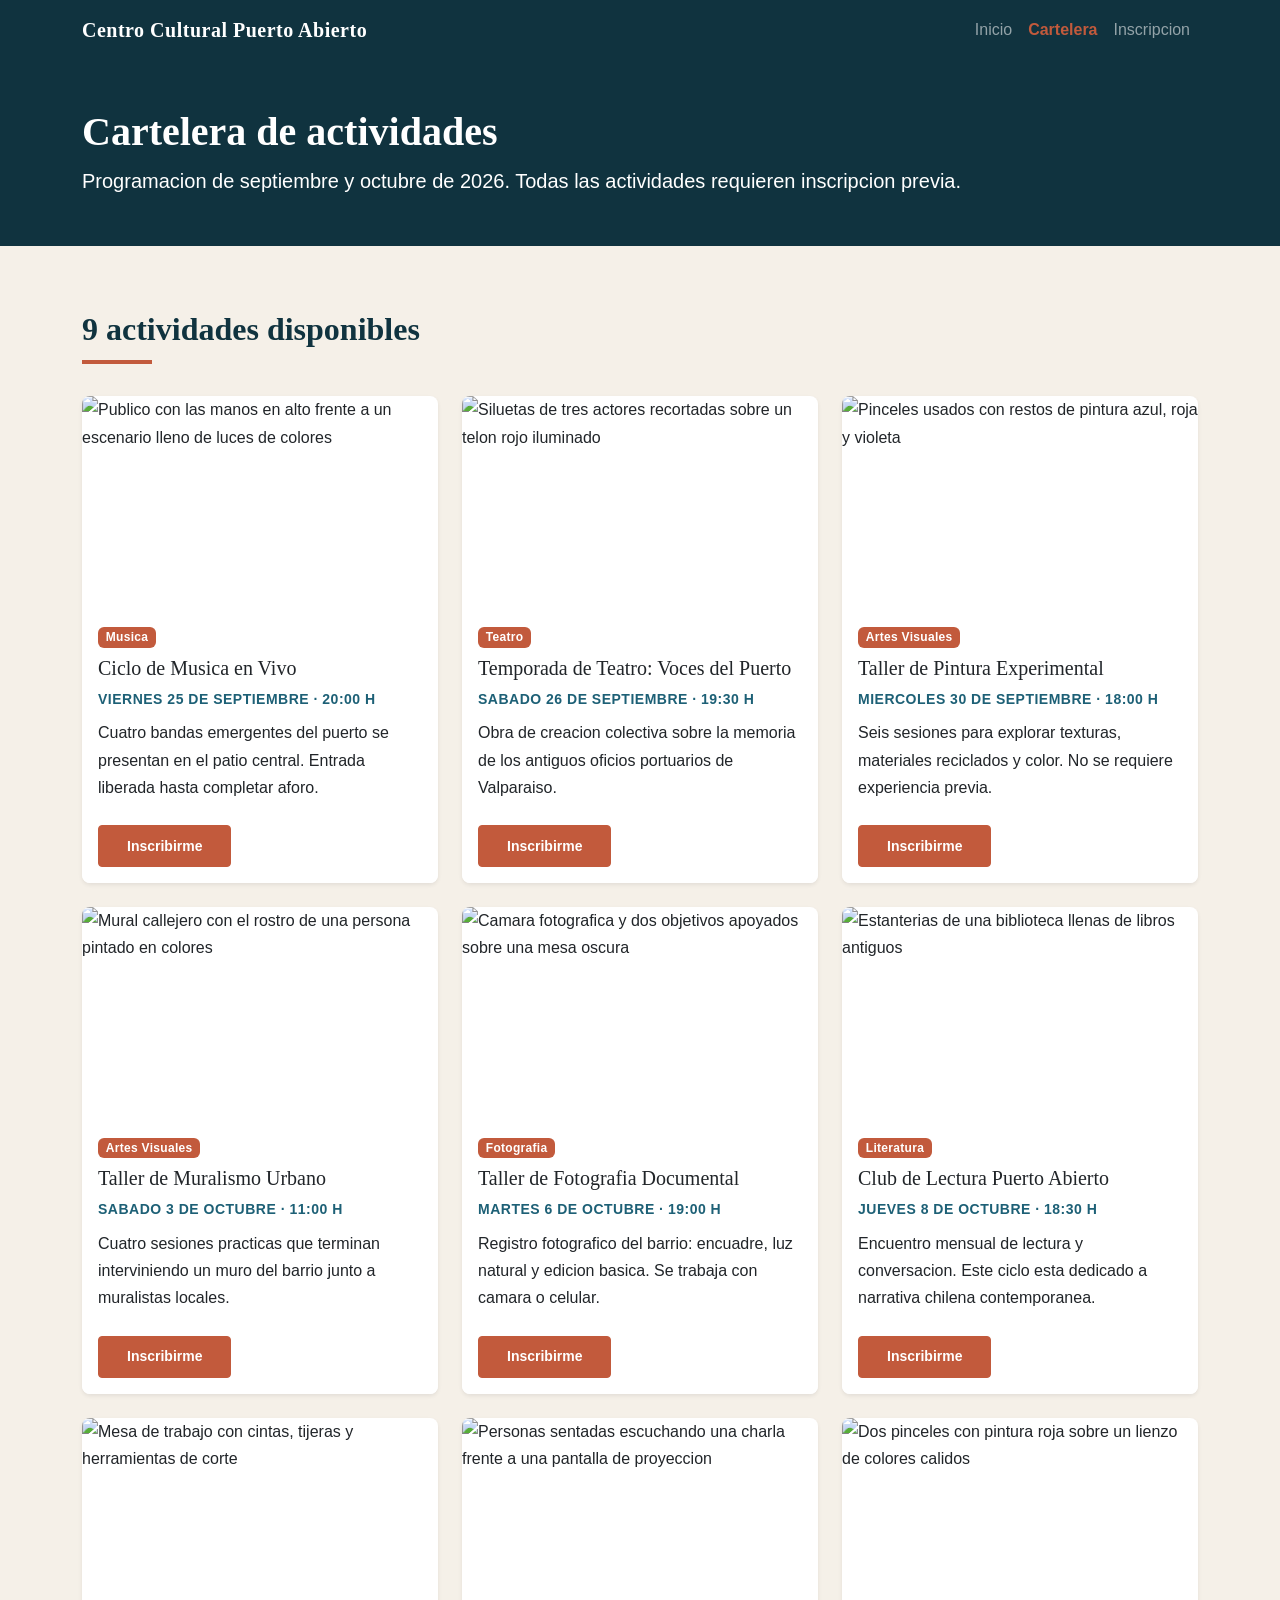
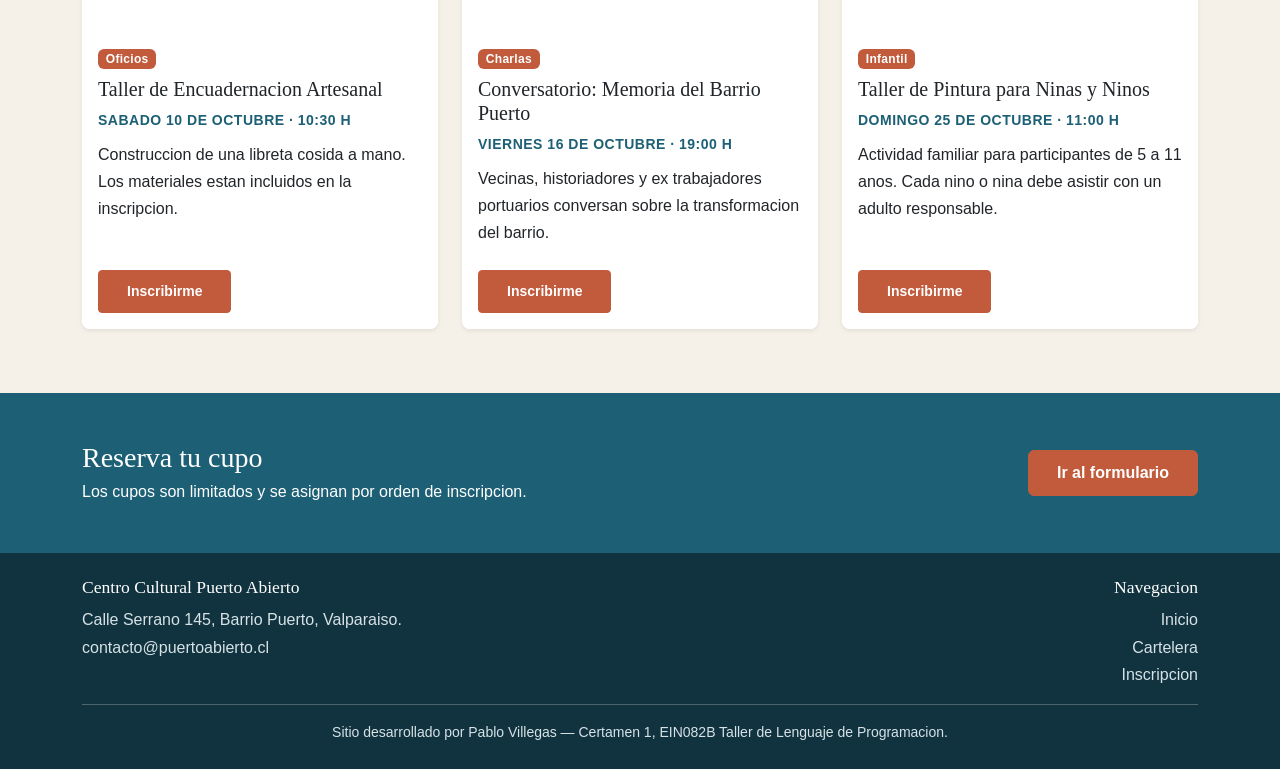
==== cartelera.html @ 2390a73b "Implementar sitio del Centro Cultural Puerto Abierto Sitio de tres paginas construido con HTML5, Boo" ====
<!DOCTYPE html>
<html lang="es">

<head>
    <meta charset="UTF-8">
    <meta name="viewport" content="width=device-width, initial-scale=1.0">
    <meta name="description" content="Cartelera de talleres, conciertos, obras de teatro y conversatorios del Centro Cultural Puerto Abierto.">

    <link rel="stylesheet" href="css/bootstrap.css">
    <link rel="stylesheet" href="css/estilos.css">

    <title>Cartelera de Actividades | Centro Cultural Puerto Abierto</title>
</head>

<body>

    <!-- ==================================================================
         ENCABEZADO Y NAVEGACION
         Identico al de index.html, para mantener la navegacion consistente
         en todo el sitio. Lo unico que cambia es cual enlace lleva la clase
         "active": aca es Cartelera.
         ================================================================== -->
    <header>
        <nav class="navbar navbar-expand-lg navbar-puerto" data-bs-theme="dark">
            <div class="container">

                <a class="navbar-brand" href="index.html">Centro Cultural Puerto Abierto</a>

                <button class="navbar-toggler" type="button" data-bs-toggle="collapse"
                    data-bs-target="#menuPrincipal" aria-controls="menuPrincipal"
                    aria-expanded="false" aria-label="Abrir o cerrar el menu de navegacion">
                    <span class="navbar-toggler-icon"></span>
                </button>

                <div class="collapse navbar-collapse" id="menuPrincipal">
                    <ul class="navbar-nav ms-auto">
                        <li class="nav-item">
                            <a class="nav-link" href="index.html">Inicio</a>
                        </li>
                        <li class="nav-item">
                            <a class="nav-link active" aria-current="page" href="cartelera.html">Cartelera</a>
                        </li>
                        <li class="nav-item">
                            <a class="nav-link" href="inscripcion.html">Inscripcion</a>
                        </li>
                    </ul>
                </div>

            </div>
        </nav>
    </header>


    <main>

        <!-- ==============================================================
             ENCABEZADO DE LA PAGINA
             Franja de color con el titulo. bg-puerto es una clase mia.
             ============================================================== -->
        <section class="bg-puerto text-white py-5">
            <div class="container">
                <h1 class="text-white mb-2">Cartelera de actividades</h1>
                <p class="lead mb-0">
                    Programacion de septiembre y octubre de 2026. Todas las
                    actividades requieren inscripcion previa.
                </p>
            </div>
        </section>


        <!-- ==============================================================
             GALERIA DE ACTIVIDADES
             ==============================================================
             ESTRUCTURA DE LA GRILLA (lo que pide el enunciado):

             .container  -> caja centrada con ancho maximo segun el breakpoint
               .row      -> fila. Crea el contexto flex y los "gutters"
                 .col    -> columna. Cada tarjeta va dentro de una.

             Clases responsivas de la fila:
               row-cols-1        -> 1 columna  (celular,  < 768px)
               row-cols-md-2     -> 2 columnas (tablet,  >= 768px)
               row-cols-lg-3     -> 3 columnas (escritorio, >= 992px)
               g-4               -> separacion entre tarjetas

             Asi la distribucion se adapta sola al tamano de pantalla, sin que
             yo tenga que escribir media queries para esto.
             ============================================================== -->
        <section class="seccion">
            <div class="container">

                <h2 class="titulo-seccion">9 actividades disponibles</h2>

                <div class="row row-cols-1 row-cols-md-2 row-cols-lg-3 g-4">

                    <!-- ===================== ACTIVIDAD 1 ===================== -->
                    <div class="col">
                        <!-- Uso <article> en vez de <div> porque cada tarjeta es
                             una pieza de contenido independiente y con sentido
                             propio: se entiende igual fuera de la lista.
                             h-100 -> todas las tarjetas de la fila miden lo mismo. -->
                        <article class="card card-actividad h-100 shadow-sm">
                            <img src="https://images.unsplash.com/photo-1514525253161-7a46d19cd819?w=600&h=400&fit=crop"
                                class="card-img-top"
                                alt="Publico con las manos en alto frente a un escenario lleno de luces de colores">
                            <div class="card-body">
                                <!-- CATEGORIA: componente badge de Bootstrap con
                                     mi color de acento (.badge-categoria) -->
                                <span class="badge badge-categoria mb-2">Musica</span>
                                <!-- NOMBRE: h3 porque depende del h2 de la seccion.
                                     La clase h5 le da el TAMANO de un h5 sin
                                     romper la jerarquia semantica. -->
                                <h3 class="card-title h5">Ciclo de Musica en Vivo</h3>
                                <!-- FECHA -->
                                <p class="fecha-actividad mb-2">
                                    <time datetime="2026-09-25">Viernes 25 de septiembre &middot; 20:00 h</time>
                                </p>
                                <!-- DESCRIPCION BREVE -->
                                <p class="card-text">
                                    Cuatro bandas emergentes del puerto se presentan en el
                                    patio central. Entrada liberada hasta completar aforo.
                                </p>
                            </div>
                            <!-- card-footer: pie de la tarjeta, separado del cuerpo -->
                            <div class="card-footer bg-white border-0 pb-3">
                                <a href="inscripcion.html" class="btn btn-puerto btn-sm">Inscribirme</a>
                            </div>
                        </article>
                    </div>

                    <!-- ===================== ACTIVIDAD 2 ===================== -->
                    <div class="col">
                        <article class="card card-actividad h-100 shadow-sm">
                            <img src="https://images.unsplash.com/photo-1503095396549-807759245b35?w=600&h=400&fit=crop"
                                class="card-img-top"
                                alt="Siluetas de tres actores recortadas sobre un telon rojo iluminado">
                            <div class="card-body">
                                <span class="badge badge-categoria mb-2">Teatro</span>
                                <h3 class="card-title h5">Temporada de Teatro: Voces del Puerto</h3>
                                <p class="fecha-actividad mb-2">
                                    <time datetime="2026-09-26">Sabado 26 de septiembre &middot; 19:30 h</time>
                                </p>
                                <p class="card-text">
                                    Obra de creacion colectiva sobre la memoria de los
                                    antiguos oficios portuarios de Valparaiso.
                                </p>
                            </div>
                            <div class="card-footer bg-white border-0 pb-3">
                                <a href="inscripcion.html" class="btn btn-puerto btn-sm">Inscribirme</a>
                            </div>
                        </article>
                    </div>

                    <!-- ===================== ACTIVIDAD 3 ===================== -->
                    <div class="col">
                        <article class="card card-actividad h-100 shadow-sm">
                            <img src="https://images.unsplash.com/photo-1460661419201-fd4cecdf8a8b?w=600&h=400&fit=crop"
                                class="card-img-top"
                                alt="Pinceles usados con restos de pintura azul, roja y violeta">
                            <div class="card-body">
                                <span class="badge badge-categoria mb-2">Artes Visuales</span>
                                <h3 class="card-title h5">Taller de Pintura Experimental</h3>
                                <p class="fecha-actividad mb-2">
                                    <time datetime="2026-09-30">Miercoles 30 de septiembre &middot; 18:00 h</time>
                                </p>
                                <p class="card-text">
                                    Seis sesiones para explorar texturas, materiales
                                    reciclados y color. No se requiere experiencia previa.
                                </p>
                            </div>
                            <div class="card-footer bg-white border-0 pb-3">
                                <a href="inscripcion.html" class="btn btn-puerto btn-sm">Inscribirme</a>
                            </div>
                        </article>
                    </div>

                    <!-- ===================== ACTIVIDAD 4 ===================== -->
                    <div class="col">
                        <article class="card card-actividad h-100 shadow-sm">
                            <img src="https://images.unsplash.com/photo-1547891654-e66ed7ebb968?w=600&h=400&fit=crop"
                                class="card-img-top"
                                alt="Mural callejero con el rostro de una persona pintado en colores">
                            <div class="card-body">
                                <span class="badge badge-categoria mb-2">Artes Visuales</span>
                                <h3 class="card-title h5">Taller de Muralismo Urbano</h3>
                                <p class="fecha-actividad mb-2">
                                    <time datetime="2026-10-03">Sabado 3 de octubre &middot; 11:00 h</time>
                                </p>
                                <p class="card-text">
                                    Cuatro sesiones practicas que terminan interviniendo
                                    un muro del barrio junto a muralistas locales.
                                </p>
                            </div>
                            <div class="card-footer bg-white border-0 pb-3">
                                <a href="inscripcion.html" class="btn btn-puerto btn-sm">Inscribirme</a>
                            </div>
                        </article>
                    </div>

                    <!-- ===================== ACTIVIDAD 5 ===================== -->
                    <div class="col">
                        <article class="card card-actividad h-100 shadow-sm">
                            <img src="https://images.unsplash.com/photo-1516035069371-29a1b244cc32?w=600&h=400&fit=crop"
                                class="card-img-top"
                                alt="Camara fotografica y dos objetivos apoyados sobre una mesa oscura">
                            <div class="card-body">
                                <span class="badge badge-categoria mb-2">Fotografia</span>
                                <h3 class="card-title h5">Taller de Fotografia Documental</h3>
                                <p class="fecha-actividad mb-2">
                                    <time datetime="2026-10-06">Martes 6 de octubre &middot; 19:00 h</time>
                                </p>
                                <p class="card-text">
                                    Registro fotografico del barrio: encuadre, luz natural
                                    y edicion basica. Se trabaja con camara o celular.
                                </p>
                            </div>
                            <div class="card-footer bg-white border-0 pb-3">
                                <a href="inscripcion.html" class="btn btn-puerto btn-sm">Inscribirme</a>
                            </div>
                        </article>
                    </div>

                    <!-- ===================== ACTIVIDAD 6 ===================== -->
                    <div class="col">
                        <article class="card card-actividad h-100 shadow-sm">
                            <img src="https://images.unsplash.com/photo-1481627834876-b7833e8f5570?w=600&h=400&fit=crop"
                                class="card-img-top"
                                alt="Estanterias de una biblioteca llenas de libros antiguos">
                            <div class="card-body">
                                <span class="badge badge-categoria mb-2">Literatura</span>
                                <h3 class="card-title h5">Club de Lectura Puerto Abierto</h3>
                                <p class="fecha-actividad mb-2">
                                    <time datetime="2026-10-08">Jueves 8 de octubre &middot; 18:30 h</time>
                                </p>
                                <p class="card-text">
                                    Encuentro mensual de lectura y conversacion. Este ciclo
                                    esta dedicado a narrativa chilena contemporanea.
                                </p>
                            </div>
                            <div class="card-footer bg-white border-0 pb-3">
                                <a href="inscripcion.html" class="btn btn-puerto btn-sm">Inscribirme</a>
                            </div>
                        </article>
                    </div>

                    <!-- ===================== ACTIVIDAD 7 ===================== -->
                    <div class="col">
                        <article class="card card-actividad h-100 shadow-sm">
                            <img src="https://images.unsplash.com/photo-1452860606245-08befc0ff44b?w=600&h=400&fit=crop"
                                class="card-img-top"
                                alt="Mesa de trabajo con cintas, tijeras y herramientas de corte">
                            <div class="card-body">
                                <span class="badge badge-categoria mb-2">Oficios</span>
                                <h3 class="card-title h5">Taller de Encuadernacion Artesanal</h3>
                                <p class="fecha-actividad mb-2">
                                    <time datetime="2026-10-10">Sabado 10 de octubre &middot; 10:30 h</time>
                                </p>
                                <p class="card-text">
                                    Construccion de una libreta cosida a mano. Los materiales
                                    estan incluidos en la inscripcion.
                                </p>
                            </div>
                            <div class="card-footer bg-white border-0 pb-3">
                                <a href="inscripcion.html" class="btn btn-puerto btn-sm">Inscribirme</a>
                            </div>
                        </article>
                    </div>

                    <!-- ===================== ACTIVIDAD 8 ===================== -->
                    <div class="col">
                        <article class="card card-actividad h-100 shadow-sm">
                            <img src="https://images.unsplash.com/photo-1524178232363-1fb2b075b655?w=600&h=400&fit=crop"
                                class="card-img-top"
                                alt="Personas sentadas escuchando una charla frente a una pantalla de proyeccion">
                            <div class="card-body">
                                <span class="badge badge-categoria mb-2">Charlas</span>
                                <h3 class="card-title h5">Conversatorio: Memoria del Barrio Puerto</h3>
                                <p class="fecha-actividad mb-2">
                                    <time datetime="2026-10-16">Viernes 16 de octubre &middot; 19:00 h</time>
                                </p>
                                <p class="card-text">
                                    Vecinas, historiadores y ex trabajadores portuarios
                                    conversan sobre la transformacion del barrio.
                                </p>
                            </div>
                            <div class="card-footer bg-white border-0 pb-3">
                                <a href="inscripcion.html" class="btn btn-puerto btn-sm">Inscribirme</a>
                            </div>
                        </article>
                    </div>

                    <!-- ===================== ACTIVIDAD 9 ===================== -->
                    <div class="col">
                        <article class="card card-actividad h-100 shadow-sm">
                            <img src="https://images.unsplash.com/photo-1513364776144-60967b0f800f?w=600&h=400&fit=crop"
                                class="card-img-top"
                                alt="Dos pinceles con pintura roja sobre un lienzo de colores calidos">
                            <div class="card-body">
                                <span class="badge badge-categoria mb-2">Infantil</span>
                                <h3 class="card-title h5">Taller de Pintura para Ninas y Ninos</h3>
                                <p class="fecha-actividad mb-2">
                                    <time datetime="2026-10-25">Domingo 25 de octubre &middot; 11:00 h</time>
                                </p>
                                <p class="card-text">
                                    Actividad familiar para participantes de 5 a 11 anos.
                                    Cada nino o nina debe asistir con un adulto responsable.
                                </p>
                            </div>
                            <div class="card-footer bg-white border-0 pb-3">
                                <a href="inscripcion.html" class="btn btn-puerto btn-sm">Inscribirme</a>
                            </div>
                        </article>
                    </div>

                </div>
            </div>
        </section>


        <!-- ==============================================================
             LLAMADA A LA ACCION HACIA EL FORMULARIO
             ============================================================== -->
        <section class="franja-cta py-5">
            <div class="container">
                <div class="row align-items-center g-3">
                    <div class="col-12 col-md-8">
                        <h2 class="h3 mb-1">Reserva tu cupo</h2>
                        <p class="mb-0">Los cupos son limitados y se asignan por orden de inscripcion.</p>
                    </div>
                    <div class="col-12 col-md-4 text-md-end">
                        <a href="inscripcion.html" class="btn btn-puerto">Ir al formulario</a>
                    </div>
                </div>
            </div>
        </section>

    </main>


    <!-- ==================================================================
         PIE DE PAGINA (identico en las tres paginas)
         ================================================================== -->
    <footer class="pie-pagina py-4">
        <div class="container">
            <div class="row g-4">

                <div class="col-12 col-md-6">
                    <h2 class="h6">Centro Cultural Puerto Abierto</h2>
                    <p class="mb-0">
                        Calle Serrano 145, Barrio Puerto, Valparaiso.<br>
                        <a href="mailto:contacto@puertoabierto.cl">contacto@puertoabierto.cl</a>
                    </p>
                </div>

                <div class="col-12 col-md-6 text-md-end">
                    <h3 class="h6">Navegacion</h3>
                    <ul class="list-unstyled mb-0">
                        <li><a href="index.html">Inicio</a></li>
                        <li><a href="cartelera.html">Cartelera</a></li>
                        <li><a href="inscripcion.html">Inscripcion</a></li>
                    </ul>
                </div>

            </div>

            <hr class="border-light opacity-25 my-3">

            <p class="mb-0 text-center small">
                Sitio desarrollado por Pablo Villegas &mdash; Certamen 1, EIN082B Taller de Lenguaje de Programacion.
            </p>
        </div>
    </footer>

    <script src="js/bootstrap.bundle.min.js"></script>

</body>

</html>
---- css/estilos.css ----
/* ==========================================================================
   Centro Cultural Puerto Abierto - Hoja de estilos propia
   --------------------------------------------------------------------------
   Este archivo se carga DESPUES de bootstrap.css en todas las paginas.
   Por eso sus reglas pueden sobrescribir a las de Bootstrap: cuando dos
   reglas tienen la misma especificidad, gana la que se declara al final.
   ========================================================================== */


/* --------------------------------------------------------------------------
   1. VARIABLES DE COLOR Y TIPOGRAFIA
   --------------------------------------------------------------------------
   Las variables CSS (custom properties) se declaran en :root, que representa
   al elemento <html>. Al estar en la raiz quedan disponibles para todo el
   documento y se usan con var(--nombre).
   Ventaja: si quiero cambiar la identidad visual del sitio completo, edito
   estos valores en un solo lugar y no regla por regla.
   -------------------------------------------------------------------------- */
:root {
    /* Paleta: tonos de puerto/mar (azules profundos) + un acento calido */
    --azul-puerto: #10333f;   /* color principal: navbar, footer, titulos */
    --azul-medio: #1d6076;    /* color secundario: enlaces, detalles */
    --terracota: #c25a3c;     /* color de acento: botones y llamadas a la accion */
    --terracota-oscuro: #a44729;
    --arena: #f5f0e8;         /* fondo general, evita el blanco puro */
    --gris-texto: #33393d;    /* color de texto, mas suave que el negro puro */

    /* Tipografia: se define una vez y se hereda al resto del sitio */
    --fuente-titulos: Georgia, "Times New Roman", serif;
    --fuente-texto: "Segoe UI", "Helvetica Neue", Arial, sans-serif;
}


/* --------------------------------------------------------------------------
   2. ESTILOS GENERALES DEL DOCUMENTO
   -------------------------------------------------------------------------- */

body {
    font-family: var(--fuente-texto);
    color: var(--gris-texto);
    background-color: var(--arena);
    /* line-height sin unidad: se multiplica por el tamano de fuente de cada
       elemento. Mejora la legibilidad de los parrafos largos. */
    line-height: 1.7;
}

/* Los titulos usan la fuente serif para dar caracter "cultural" y para
   diferenciarse del texto corrido. */
h1, h2, h3, h4, h5, h6 {
    font-family: var(--fuente-titulos);
    color: var(--azul-puerto);
    font-weight: 700;
}

/* Enlaces del contenido (los de la navbar se estilizan aparte) */
a {
    color: var(--azul-medio);
}

a:hover {
    color: var(--azul-puerto);
}

/* Clase propia para separar de forma pareja todas las secciones del sitio.
   La uso en lugar de repetir padding en cada seccion, asi el espaciado
   vertical queda consistente en las tres paginas. */
.seccion {
    padding-top: 4rem;
    padding-bottom: 4rem;
}

/* Linea decorativa bajo los titulos de seccion.
   ::after crea un pseudo-elemento: un elemento que no existe en el HTML pero
   que el CSS dibuja. Sirve para adornos como este, que no son contenido. */
.titulo-seccion {
    margin-bottom: 2rem;
}

.titulo-seccion::after {
    content: "";               /* obligatorio para que el pseudo-elemento exista */
    display: block;
    width: 70px;
    height: 4px;
    margin-top: 0.75rem;
    background-color: var(--terracota);
}

/* Utilidades de color propias, nombradas con el mismo criterio que usa
   Bootstrap (bg-*, text-*) para que el codigo se lea parejo. */
.bg-puerto {
    background-color: var(--azul-puerto);
}

.bg-arena {
    background-color: var(--arena);
}

.text-puerto {
    color: var(--azul-puerto);
}


/* --------------------------------------------------------------------------
   3. BARRA DE NAVEGACION
   --------------------------------------------------------------------------
   El componente navbar lo aporta Bootstrap (navbar navbar-expand-lg).
   Aca solo personalizo colores y el estado activo.
   -------------------------------------------------------------------------- */

.navbar-puerto {
    background-color: var(--azul-puerto);
}

/* El nombre del centro cultural dentro de la navbar */
.navbar-puerto .navbar-brand {
    font-family: var(--fuente-titulos);
    font-weight: 700;
    letter-spacing: 0.5px;
}

.navbar-puerto .nav-link {
    /* transition anima el cambio de color al pasar el mouse en 0.2 segundos,
       en vez de que el cambio sea brusco */
    transition: color 0.2s;
}

/* La pagina en la que estoy parado se marca con el color de acento.
   La clase .active la pone Bootstrap; aca solo le doy mi propio color.
   Uso !important porque la regla de color de Bootstrap para .nav-link es
   mas especifica que esta y de otro modo ganaria ella. */
.navbar-puerto .nav-link.active {
    color: var(--terracota) !important;
    font-weight: 600;
}

/* Foco visible al navegar con la tecla Tab (accesibilidad):
   quien no usa mouse necesita ver donde esta parado. */
.navbar-puerto .nav-link:focus-visible {
    outline: 2px solid var(--terracota);
    outline-offset: 3px;
}


/* --------------------------------------------------------------------------
   4. PORTADA / SECCION DE BIENVENIDA (solo en index.html)
   -------------------------------------------------------------------------- */

.portada {
    /* Dos capas de fondo separadas por coma: la primera (el degradado) se
       dibuja ENCIMA de la segunda (la foto). El degradado oscurece la imagen
       para que el texto blanco tenga contraste suficiente y se pueda leer. */
    background-image:
        linear-gradient(rgba(16, 51, 63, 0.78), rgba(16, 51, 63, 0.78)),
        url("https://images.unsplash.com/photo-1499364615650-ec38552f4f34?w=1600&h=900&fit=crop");
    background-size: cover;      /* la imagen cubre todo el area sin deformarse */
    background-position: center;
    color: #ffffff;
    padding-top: 6rem;
    padding-bottom: 6rem;
}

/* Los titulos heredan el color azul de la regla general h1..h6, asi que
   dentro de la portada hay que devolverlos a blanco. */
.portada h1 {
    color: #ffffff;
}

.portada .lead {
    /* max-width en "ch" limita el ancho a unos 60 caracteres. Las lineas de
       texto muy largas cansan la vista y cuestan de seguir. */
    max-width: 60ch;
}


/* --------------------------------------------------------------------------
   5. TARJETAS DE ACTIVIDADES
   --------------------------------------------------------------------------
   La estructura .card la aporta Bootstrap. Aca agrego el comportamiento
   visual propio: elevacion al pasar el mouse e imagenes de altura pareja.
   -------------------------------------------------------------------------- */

.card-actividad {
    border: none;
    border-radius: 0.5rem;
    overflow: hidden;                 /* recorta la imagen a las esquinas redondeadas */
    transition: transform 0.25s, box-shadow 0.25s;
}

.card-actividad:hover {
    transform: translateY(-6px);      /* la tarjeta "sube" 6px */
    box-shadow: 0 12px 24px rgba(16, 51, 63, 0.18);
}

/* PROBLEMA QUE RESUELVE ESTA REGLA:
   las fotos vienen con proporciones distintas, asi que las tarjetas quedaban
   de alturas desparejas dentro de la misma fila.
   Solucion: fijo la altura y uso object-fit: cover, que recorta el sobrante
   en lugar de deformar la imagen (que es lo que pasaria fijando solo el alto). */
.card-actividad img {
    height: 210px;
    object-fit: cover;
    width: 100%;
}

/* La categoria de cada actividad usa el componente badge de Bootstrap,
   pero con el color de acento del sitio. */
.badge-categoria {
    background-color: var(--terracota);
    color: #ffffff;
    font-weight: 600;
    letter-spacing: 0.3px;
}

/* Fecha de la actividad: texto chico y en mayusculas para diferenciarlo
   de la descripcion */
.fecha-actividad {
    font-size: 0.875rem;
    text-transform: uppercase;
    letter-spacing: 0.5px;
    color: var(--azul-medio);
    font-weight: 600;
}


/* --------------------------------------------------------------------------
   6. BOTONES
   --------------------------------------------------------------------------
   Bootstrap trae .btn con todo el comportamiento (padding, bordes, foco).
   Creo una variante propia .btn-puerto siguiendo su misma convencion de
   nombres, para no perder ese comportamiento y solo cambiar el color.
   -------------------------------------------------------------------------- */

.btn-puerto {
    background-color: var(--terracota);
    border-color: var(--terracota);
    color: #ffffff;
    font-weight: 600;
    padding: 0.6rem 1.75rem;
}

.btn-puerto:hover,
.btn-puerto:focus {
    background-color: var(--terracota-oscuro);
    border-color: var(--terracota-oscuro);
    color: #ffffff;
}

/* Variante de contorno, para usar sobre fondos oscuros (la portada) */
.btn-puerto-outline {
    background-color: transparent;
    border: 2px solid #ffffff;
    color: #ffffff;
    font-weight: 600;
    padding: 0.6rem 1.75rem;
}

.btn-puerto-outline:hover,
.btn-puerto-outline:focus {
    background-color: #ffffff;
    color: var(--azul-puerto);
}


/* --------------------------------------------------------------------------
   7. FRANJA DE LLAMADA A LA ACCION
   -------------------------------------------------------------------------- */

.franja-cta {
    background-color: var(--azul-medio);
    color: #ffffff;
}

.franja-cta h2 {
    color: #ffffff;
}


/* --------------------------------------------------------------------------
   8. FORMULARIO DE INSCRIPCION
   -------------------------------------------------------------------------- */

.caja-formulario {
    background-color: #ffffff;
    border-radius: 0.5rem;
    box-shadow: 0 4px 18px rgba(16, 51, 63, 0.10);
    padding: 2.5rem;
}

/* Agrupacion de campos con fieldset. Le saco el borde por defecto del
   navegador porque el diseno ya separa los grupos con espaciado. */
.caja-formulario fieldset {
    border: none;
    padding: 0;
    margin-bottom: 2rem;
}

.caja-formulario legend {
    font-family: var(--fuente-titulos);
    font-size: 1.15rem;
    font-weight: 700;
    color: var(--azul-puerto);
    border-bottom: 2px solid var(--terracota);
    padding-bottom: 0.5rem;
    margin-bottom: 1.25rem;
}

.caja-formulario .form-label {
    font-weight: 600;
    color: var(--azul-puerto);
}

/* Color del borde y del halo cuando el campo esta enfocado.
   Sin esto Bootstrap usaria su azul por defecto, que no combina con la paleta. */
.caja-formulario .form-control:focus,
.caja-formulario .form-select:focus {
    border-color: var(--azul-medio);
    box-shadow: 0 0 0 0.2rem rgba(29, 96, 118, 0.20);
}

/* Marca visual de campo obligatorio: un asterisco despues de la etiqueta.
   El atributo required del HTML es lo que realmente valida; esto es solo
   la pista visual para la persona que completa el formulario. */
.obligatorio::after {
    content: " *";
    color: var(--terracota);
}


/* --------------------------------------------------------------------------
   9. PIE DE PAGINA
   -------------------------------------------------------------------------- */

.pie-pagina {
    background-color: var(--azul-puerto);
    color: #d7e2e6;
}

.pie-pagina h2,
.pie-pagina h3 {
    color: #ffffff;
    font-size: 1.1rem;
}

.pie-pagina a {
    color: #d7e2e6;
    text-decoration: none;
}

.pie-pagina a:hover {
    color: var(--terracota);
    text-decoration: underline;
}


/* --------------------------------------------------------------------------
   10. AJUSTES RESPONSIVOS PROPIOS
   --------------------------------------------------------------------------
   Bootstrap ya resuelve la mayor parte de la responsividad con su grilla y
   sus breakpoints. Estas media queries son ajustes puntuales MIOS, para los
   elementos que estilice yo y que la grilla no cubre.

   Uso max-width porque estoy corrigiendo hacia abajo: parto del diseno de
   escritorio y achico valores para pantallas mas chicas.
   -------------------------------------------------------------------------- */

/* Hasta 768px de ancho (tablets y celulares) */
@media (max-width: 768px) {

    /* En el celular la portada ocupaba demasiado alto y obligaba a hacer
       scroll para llegar al contenido. Reduzco el espaciado vertical. */
    .portada {
        padding-top: 3.5rem;
        padding-bottom: 3.5rem;
        text-align: center;
    }

    /* Con el texto centrado, la caja limitada a 60ch debe centrarse tambien */
    .portada .lead {
        margin-left: auto;
        margin-right: auto;
    }

    /* Menos aire entre secciones para no alargar tanto la pagina */
    .seccion {
        padding-top: 2.5rem;
        padding-bottom: 2.5rem;
    }

    /* La caja del formulario tenia mucho padding y dejaba los campos muy
       angostos en pantallas chicas */
    .caja-formulario {
        padding: 1.5rem;
    }
}

/* Hasta 576px (celulares) */
@media (max-width: 576px) {

    /* El efecto de elevacion al pasar el mouse no aporta en pantallas
       tactiles, donde no existe el estado hover. Lo desactivo. */
    .card-actividad:hover {
        transform: none;
        box-shadow: none;
    }

    /* Imagenes de tarjeta un poco mas bajas: en una sola columna la foto
       ocupaba demasiado espacio antes de mostrar el texto. */
    .card-actividad img {
        height: 180px;
    }
}
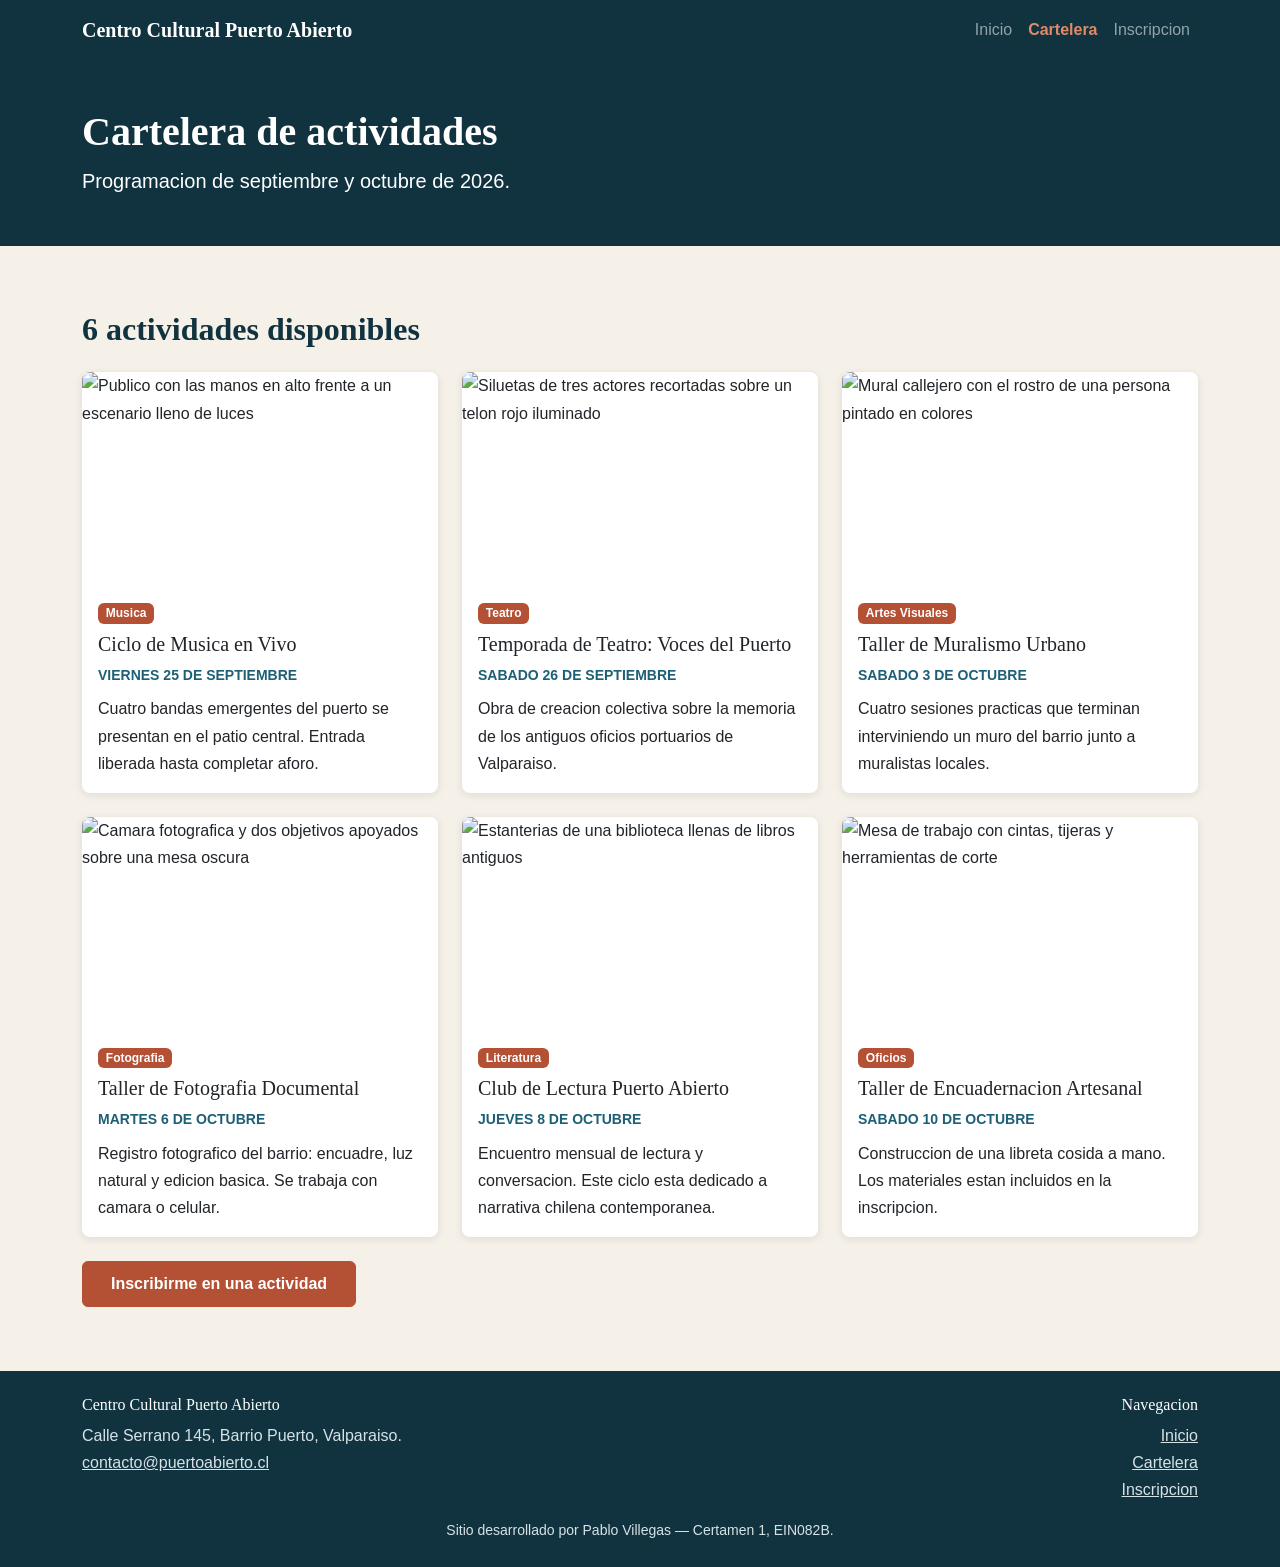
==== commit 27625fca: "Simplificar el sitio al minimo que exige la pauta Poda de todo lo que no pide el enunciado, para red" ====
--- a/cartelera.html
+++ b/cartelera.html
@@ -4,7 +4,6 @@
 <head>
     <meta charset="UTF-8">
     <meta name="viewport" content="width=device-width, initial-scale=1.0">
-    <meta name="description" content="Cartelera de talleres, conciertos, obras de teatro y conversatorios del Centro Cultural Puerto Abierto.">
 
     <link rel="stylesheet" href="css/bootstrap.css">
     <link rel="stylesheet" href="css/estilos.css">
@@ -61,8 +60,7 @@
             <div class="container">
                 <h1 class="text-white mb-2">Cartelera de actividades</h1>
                 <p class="lead mb-0">
-                    Programacion de septiembre y octubre de 2026. Todas las
-                    actividades requieren inscripcion previa.
+                    Programacion de septiembre y octubre de 2026.
                 </p>
             </div>
         </section>
@@ -78,10 +76,10 @@
                  .col    -> columna. Cada tarjeta va dentro de una.
 
              Clases responsivas de la fila:
-               row-cols-1        -> 1 columna  (celular,  < 768px)
-               row-cols-md-2     -> 2 columnas (tablet,  >= 768px)
-               row-cols-lg-3     -> 3 columnas (escritorio, >= 992px)
-               g-4               -> separacion entre tarjetas
+               row-cols-1     -> 1 columna  (celular,  menos de 768px)
+               row-cols-md-2  -> 2 columnas (tablet,   desde 768px)
+               row-cols-lg-3  -> 3 columnas (escritorio, desde 992px)
+               g-4            -> separacion entre tarjetas
 
              Asi la distribucion se adapta sola al tamano de pantalla, sin que
              yo tenga que escribir media queries para esto.
@@ -89,7 +87,7 @@
         <section class="seccion">
             <div class="container">
 
-                <h2 class="titulo-seccion">9 actividades disponibles</h2>
+                <h2 class="mb-4">6 actividades disponibles</h2>
 
                 <div class="row row-cols-1 row-cols-md-2 row-cols-lg-3 g-4">
 
@@ -99,10 +97,10 @@
                              una pieza de contenido independiente y con sentido
                              propio: se entiende igual fuera de la lista.
                              h-100 -> todas las tarjetas de la fila miden lo mismo. -->
-                        <article class="card card-actividad h-100 shadow-sm">
+                        <article class="card card-actividad h-100">
                             <img src="https://images.unsplash.com/photo-1514525253161-7a46d19cd819?w=600&h=400&fit=crop"
                                 class="card-img-top"
-                                alt="Publico con las manos en alto frente a un escenario lleno de luces de colores">
+                                alt="Publico con las manos en alto frente a un escenario lleno de luces">
                             <div class="card-body">
                                 <!-- CATEGORIA: componente badge de Bootstrap con
                                      mi color de acento (.badge-categoria) -->
@@ -113,7 +111,7 @@
                                 <h3 class="card-title h5">Ciclo de Musica en Vivo</h3>
                                 <!-- FECHA -->
                                 <p class="fecha-actividad mb-2">
-                                    <time datetime="2026-09-25">Viernes 25 de septiembre &middot; 20:00 h</time>
+                                    <time datetime="2026-09-25">Viernes 25 de septiembre</time>
                                 </p>
                                 <!-- DESCRIPCION BREVE -->
                                 <p class="card-text">
@@ -121,16 +119,12 @@
                                     patio central. Entrada liberada hasta completar aforo.
                                 </p>
                             </div>
-                            <!-- card-footer: pie de la tarjeta, separado del cuerpo -->
-                            <div class="card-footer bg-white border-0 pb-3">
-                                <a href="inscripcion.html" class="btn btn-puerto btn-sm">Inscribirme</a>
-                            </div>
                         </article>
                     </div>
 
                     <!-- ===================== ACTIVIDAD 2 ===================== -->
                     <div class="col">
-                        <article class="card card-actividad h-100 shadow-sm">
+                        <article class="card card-actividad h-100">
                             <img src="https://images.unsplash.com/photo-1503095396549-807759245b35?w=600&h=400&fit=crop"
                                 class="card-img-top"
                                 alt="Siluetas de tres actores recortadas sobre un telon rojo iluminado">
@@ -138,45 +132,19 @@
                                 <span class="badge badge-categoria mb-2">Teatro</span>
                                 <h3 class="card-title h5">Temporada de Teatro: Voces del Puerto</h3>
                                 <p class="fecha-actividad mb-2">
-                                    <time datetime="2026-09-26">Sabado 26 de septiembre &middot; 19:30 h</time>
+                                    <time datetime="2026-09-26">Sabado 26 de septiembre</time>
                                 </p>
                                 <p class="card-text">
                                     Obra de creacion colectiva sobre la memoria de los
                                     antiguos oficios portuarios de Valparaiso.
                                 </p>
                             </div>
-                            <div class="card-footer bg-white border-0 pb-3">
-                                <a href="inscripcion.html" class="btn btn-puerto btn-sm">Inscribirme</a>
-                            </div>
                         </article>
                     </div>
 
                     <!-- ===================== ACTIVIDAD 3 ===================== -->
                     <div class="col">
-                        <article class="card card-actividad h-100 shadow-sm">
-                            <img src="https://images.unsplash.com/photo-1460661419201-fd4cecdf8a8b?w=600&h=400&fit=crop"
-                                class="card-img-top"
-                                alt="Pinceles usados con restos de pintura azul, roja y violeta">
-                            <div class="card-body">
-                                <span class="badge badge-categoria mb-2">Artes Visuales</span>
-                                <h3 class="card-title h5">Taller de Pintura Experimental</h3>
-                                <p class="fecha-actividad mb-2">
-                                    <time datetime="2026-09-30">Miercoles 30 de septiembre &middot; 18:00 h</time>
-                                </p>
-                                <p class="card-text">
-                                    Seis sesiones para explorar texturas, materiales
-                                    reciclados y color. No se requiere experiencia previa.
-                                </p>
-                            </div>
-                            <div class="card-footer bg-white border-0 pb-3">
-                                <a href="inscripcion.html" class="btn btn-puerto btn-sm">Inscribirme</a>
-                            </div>
-                        </article>
-                    </div>
-
-                    <!-- ===================== ACTIVIDAD 4 ===================== -->
-                    <div class="col">
-                        <article class="card card-actividad h-100 shadow-sm">
+                        <article class="card card-actividad h-100">
                             <img src="https://images.unsplash.com/photo-1547891654-e66ed7ebb968?w=600&h=400&fit=crop"
                                 class="card-img-top"
                                 alt="Mural callejero con el rostro de una persona pintado en colores">
@@ -184,22 +152,19 @@
                                 <span class="badge badge-categoria mb-2">Artes Visuales</span>
                                 <h3 class="card-title h5">Taller de Muralismo Urbano</h3>
                                 <p class="fecha-actividad mb-2">
-                                    <time datetime="2026-10-03">Sabado 3 de octubre &middot; 11:00 h</time>
+                                    <time datetime="2026-10-03">Sabado 3 de octubre</time>
                                 </p>
                                 <p class="card-text">
                                     Cuatro sesiones practicas que terminan interviniendo
                                     un muro del barrio junto a muralistas locales.
                                 </p>
                             </div>
-                            <div class="card-footer bg-white border-0 pb-3">
-                                <a href="inscripcion.html" class="btn btn-puerto btn-sm">Inscribirme</a>
-                            </div>
-                        </article>
-                    </div>
-
-                    <!-- ===================== ACTIVIDAD 5 ===================== -->
-                    <div class="col">
-                        <article class="card card-actividad h-100 shadow-sm">
+                        </article>
+                    </div>
+
+                    <!-- ===================== ACTIVIDAD 4 ===================== -->
+                    <div class="col">
+                        <article class="card card-actividad h-100">
                             <img src="https://images.unsplash.com/photo-1516035069371-29a1b244cc32?w=600&h=400&fit=crop"
                                 class="card-img-top"
                                 alt="Camara fotografica y dos objetivos apoyados sobre una mesa oscura">
@@ -207,22 +172,19 @@
                                 <span class="badge badge-categoria mb-2">Fotografia</span>
                                 <h3 class="card-title h5">Taller de Fotografia Documental</h3>
                                 <p class="fecha-actividad mb-2">
-                                    <time datetime="2026-10-06">Martes 6 de octubre &middot; 19:00 h</time>
+                                    <time datetime="2026-10-06">Martes 6 de octubre</time>
                                 </p>
                                 <p class="card-text">
                                     Registro fotografico del barrio: encuadre, luz natural
                                     y edicion basica. Se trabaja con camara o celular.
                                 </p>
                             </div>
-                            <div class="card-footer bg-white border-0 pb-3">
-                                <a href="inscripcion.html" class="btn btn-puerto btn-sm">Inscribirme</a>
-                            </div>
-                        </article>
-                    </div>
-
-                    <!-- ===================== ACTIVIDAD 6 ===================== -->
-                    <div class="col">
-                        <article class="card card-actividad h-100 shadow-sm">
+                        </article>
+                    </div>
+
+                    <!-- ===================== ACTIVIDAD 5 ===================== -->
+                    <div class="col">
+                        <article class="card card-actividad h-100">
                             <img src="https://images.unsplash.com/photo-1481627834876-b7833e8f5570?w=600&h=400&fit=crop"
                                 class="card-img-top"
                                 alt="Estanterias de una biblioteca llenas de libros antiguos">
@@ -230,22 +192,19 @@
                                 <span class="badge badge-categoria mb-2">Literatura</span>
                                 <h3 class="card-title h5">Club de Lectura Puerto Abierto</h3>
                                 <p class="fecha-actividad mb-2">
-                                    <time datetime="2026-10-08">Jueves 8 de octubre &middot; 18:30 h</time>
+                                    <time datetime="2026-10-08">Jueves 8 de octubre</time>
                                 </p>
                                 <p class="card-text">
                                     Encuentro mensual de lectura y conversacion. Este ciclo
                                     esta dedicado a narrativa chilena contemporanea.
                                 </p>
                             </div>
-                            <div class="card-footer bg-white border-0 pb-3">
-                                <a href="inscripcion.html" class="btn btn-puerto btn-sm">Inscribirme</a>
-                            </div>
-                        </article>
-                    </div>
-
-                    <!-- ===================== ACTIVIDAD 7 ===================== -->
-                    <div class="col">
-                        <article class="card card-actividad h-100 shadow-sm">
+                        </article>
+                    </div>
+
+                    <!-- ===================== ACTIVIDAD 6 ===================== -->
+                    <div class="col">
+                        <article class="card card-actividad h-100">
                             <img src="https://images.unsplash.com/photo-1452860606245-08befc0ff44b?w=600&h=400&fit=crop"
                                 class="card-img-top"
                                 alt="Mesa de trabajo con cintas, tijeras y herramientas de corte">
@@ -253,84 +212,22 @@
                                 <span class="badge badge-categoria mb-2">Oficios</span>
                                 <h3 class="card-title h5">Taller de Encuadernacion Artesanal</h3>
                                 <p class="fecha-actividad mb-2">
-                                    <time datetime="2026-10-10">Sabado 10 de octubre &middot; 10:30 h</time>
+                                    <time datetime="2026-10-10">Sabado 10 de octubre</time>
                                 </p>
                                 <p class="card-text">
                                     Construccion de una libreta cosida a mano. Los materiales
                                     estan incluidos en la inscripcion.
                                 </p>
                             </div>
-                            <div class="card-footer bg-white border-0 pb-3">
-                                <a href="inscripcion.html" class="btn btn-puerto btn-sm">Inscribirme</a>
-                            </div>
-                        </article>
-                    </div>
-
-                    <!-- ===================== ACTIVIDAD 8 ===================== -->
-                    <div class="col">
-                        <article class="card card-actividad h-100 shadow-sm">
-                            <img src="https://images.unsplash.com/photo-1524178232363-1fb2b075b655?w=600&h=400&fit=crop"
-                                class="card-img-top"
-                                alt="Personas sentadas escuchando una charla frente a una pantalla de proyeccion">
-                            <div class="card-body">
-                                <span class="badge badge-categoria mb-2">Charlas</span>
-                                <h3 class="card-title h5">Conversatorio: Memoria del Barrio Puerto</h3>
-                                <p class="fecha-actividad mb-2">
-                                    <time datetime="2026-10-16">Viernes 16 de octubre &middot; 19:00 h</time>
-                                </p>
-                                <p class="card-text">
-                                    Vecinas, historiadores y ex trabajadores portuarios
-                                    conversan sobre la transformacion del barrio.
-                                </p>
-                            </div>
-                            <div class="card-footer bg-white border-0 pb-3">
-                                <a href="inscripcion.html" class="btn btn-puerto btn-sm">Inscribirme</a>
-                            </div>
-                        </article>
-                    </div>
-
-                    <!-- ===================== ACTIVIDAD 9 ===================== -->
-                    <div class="col">
-                        <article class="card card-actividad h-100 shadow-sm">
-                            <img src="https://images.unsplash.com/photo-1513364776144-60967b0f800f?w=600&h=400&fit=crop"
-                                class="card-img-top"
-                                alt="Dos pinceles con pintura roja sobre un lienzo de colores calidos">
-                            <div class="card-body">
-                                <span class="badge badge-categoria mb-2">Infantil</span>
-                                <h3 class="card-title h5">Taller de Pintura para Ninas y Ninos</h3>
-                                <p class="fecha-actividad mb-2">
-                                    <time datetime="2026-10-25">Domingo 25 de octubre &middot; 11:00 h</time>
-                                </p>
-                                <p class="card-text">
-                                    Actividad familiar para participantes de 5 a 11 anos.
-                                    Cada nino o nina debe asistir con un adulto responsable.
-                                </p>
-                            </div>
-                            <div class="card-footer bg-white border-0 pb-3">
-                                <a href="inscripcion.html" class="btn btn-puerto btn-sm">Inscribirme</a>
-                            </div>
-                        </article>
-                    </div>
-
-                </div>
-            </div>
-        </section>
-
-
-        <!-- ==============================================================
-             LLAMADA A LA ACCION HACIA EL FORMULARIO
-             ============================================================== -->
-        <section class="franja-cta py-5">
-            <div class="container">
-                <div class="row align-items-center g-3">
-                    <div class="col-12 col-md-8">
-                        <h2 class="h3 mb-1">Reserva tu cupo</h2>
-                        <p class="mb-0">Los cupos son limitados y se asignan por orden de inscripcion.</p>
-                    </div>
-                    <div class="col-12 col-md-4 text-md-end">
-                        <a href="inscripcion.html" class="btn btn-puerto">Ir al formulario</a>
-                    </div>
-                </div>
+                        </article>
+                    </div>
+
+                </div>
+
+                <p class="mt-4 mb-0">
+                    <a href="inscripcion.html" class="btn btn-puerto">Inscribirme en una actividad</a>
+                </p>
+
             </div>
         </section>
 
@@ -363,10 +260,8 @@
 
             </div>
 
-            <hr class="border-light opacity-25 my-3">
-
-            <p class="mb-0 text-center small">
-                Sitio desarrollado por Pablo Villegas &mdash; Certamen 1, EIN082B Taller de Lenguaje de Programacion.
+            <p class="mb-0 mt-3 text-center small">
+                Sitio desarrollado por Pablo Villegas &mdash; Certamen 1, EIN082B.
             </p>
         </div>
     </footer>
--- a/css/estilos.css
+++ b/css/estilos.css
@@ -10,20 +10,29 @@
 /* --------------------------------------------------------------------------
    1. VARIABLES DE COLOR Y TIPOGRAFIA
    --------------------------------------------------------------------------
-   Las variables CSS (custom properties) se declaran en :root, que representa
-   al elemento <html>. Al estar en la raiz quedan disponibles para todo el
-   documento y se usan con var(--nombre).
+   Las variables CSS se declaran en :root, que representa al elemento <html>.
+   Al estar en la raiz quedan disponibles para todo el documento y se usan
+   con var(--nombre).
    Ventaja: si quiero cambiar la identidad visual del sitio completo, edito
    estos valores en un solo lugar y no regla por regla.
    -------------------------------------------------------------------------- */
 :root {
-    /* Paleta: tonos de puerto/mar (azules profundos) + un acento calido */
     --azul-puerto: #10333f;   /* color principal: navbar, footer, titulos */
-    --azul-medio: #1d6076;    /* color secundario: enlaces, detalles */
-    --terracota: #c25a3c;     /* color de acento: botones y llamadas a la accion */
-    --terracota-oscuro: #a44729;
+    --azul-medio: #1d6076;    /* color secundario: enlaces, fechas */
     --arena: #f5f0e8;         /* fondo general, evita el blanco puro */
     --gris-texto: #33393d;    /* color de texto, mas suave que el negro puro */
+
+    /* ACENTO EN TRES TONOS, elegidos por CONTRASTE y no solo por gusto.
+       La norma de accesibilidad WCAG exige una relacion de contraste minima
+       de 4.5:1 entre el texto y su fondo para que sea legible.
+       Por eso el mismo acento necesita dos versiones distintas:
+         --terracota       sobre fondo CLARO (texto blanco encima)  -> 5.08:1
+         --terracota-claro sobre fondo OSCURO (la navbar azul)      -> 5.11:1
+       Un solo tono no sirve para ambos casos: el que contrasta bien sobre
+       blanco queda demasiado oscuro sobre el azul de la navbar. */
+    --terracota: #b45034;         /* botones y badges: texto blanco encima */
+    --terracota-oscuro: #9e4426;  /* mismo acento, para el estado hover */
+    --terracota-claro: #e08a6a;   /* acento sobre fondos oscuros (navbar) */
 
     /* Tipografia: se define una vez y se hereda al resto del sitio */
     --fuente-titulos: Georgia, "Times New Roman", serif;
@@ -40,7 +49,7 @@
     color: var(--gris-texto);
     background-color: var(--arena);
     /* line-height sin unidad: se multiplica por el tamano de fuente de cada
-       elemento. Mejora la legibilidad de los parrafos largos. */
+       elemento, asi cada uno recibe un interlineado proporcional al suyo. */
     line-height: 1.7;
 }
 
@@ -69,36 +78,12 @@
     padding-bottom: 4rem;
 }
 
-/* Linea decorativa bajo los titulos de seccion.
-   ::after crea un pseudo-elemento: un elemento que no existe en el HTML pero
-   que el CSS dibuja. Sirve para adornos como este, que no son contenido. */
-.titulo-seccion {
-    margin-bottom: 2rem;
-}
-
-.titulo-seccion::after {
-    content: "";               /* obligatorio para que el pseudo-elemento exista */
-    display: block;
-    width: 70px;
-    height: 4px;
-    margin-top: 0.75rem;
-    background-color: var(--terracota);
-}
-
-/* Utilidades de color propias, nombradas con el mismo criterio que usa
-   Bootstrap (bg-*, text-*) para que el codigo se lea parejo. */
+/* Utilidad de color propia, nombrada con el mismo criterio que usa
+   Bootstrap (bg-*) para que el codigo se lea parejo. */
 .bg-puerto {
     background-color: var(--azul-puerto);
 }
 
-.bg-arena {
-    background-color: var(--arena);
-}
-
-.text-puerto {
-    color: var(--azul-puerto);
-}
-
 
 /* --------------------------------------------------------------------------
    3. BARRA DE NAVEGACION
@@ -111,17 +96,9 @@
     background-color: var(--azul-puerto);
 }
 
-/* El nombre del centro cultural dentro de la navbar */
 .navbar-puerto .navbar-brand {
     font-family: var(--fuente-titulos);
     font-weight: 700;
-    letter-spacing: 0.5px;
-}
-
-.navbar-puerto .nav-link {
-    /* transition anima el cambio de color al pasar el mouse en 0.2 segundos,
-       en vez de que el cambio sea brusco */
-    transition: color 0.2s;
 }
 
 /* La pagina en la que estoy parado se marca con el color de acento.
@@ -129,14 +106,15 @@
    Uso !important porque la regla de color de Bootstrap para .nav-link es
    mas especifica que esta y de otro modo ganaria ella. */
 .navbar-puerto .nav-link.active {
-    color: var(--terracota) !important;
+    /* Version clara del acento: va sobre el azul oscuro de la navbar */
+    color: var(--terracota-claro) !important;
     font-weight: 600;
 }
 
 /* Foco visible al navegar con la tecla Tab (accesibilidad):
    quien no usa mouse necesita ver donde esta parado. */
 .navbar-puerto .nav-link:focus-visible {
-    outline: 2px solid var(--terracota);
+    outline: 2px solid var(--terracota-claro);
     outline-offset: 3px;
 }
 
@@ -183,6 +161,7 @@
     border: none;
     border-radius: 0.5rem;
     overflow: hidden;                 /* recorta la imagen a las esquinas redondeadas */
+    box-shadow: 0 2px 8px rgba(16, 51, 63, 0.10);
     transition: transform 0.25s, box-shadow 0.25s;
 }
 
@@ -208,7 +187,6 @@
     background-color: var(--terracota);
     color: #ffffff;
     font-weight: 600;
-    letter-spacing: 0.3px;
 }
 
 /* Fecha de la actividad: texto chico y en mayusculas para diferenciarlo
@@ -216,7 +194,6 @@
 .fecha-actividad {
     font-size: 0.875rem;
     text-transform: uppercase;
-    letter-spacing: 0.5px;
     color: var(--azul-medio);
     font-weight: 600;
 }
@@ -245,38 +222,9 @@
     color: #ffffff;
 }
 
-/* Variante de contorno, para usar sobre fondos oscuros (la portada) */
-.btn-puerto-outline {
-    background-color: transparent;
-    border: 2px solid #ffffff;
-    color: #ffffff;
-    font-weight: 600;
-    padding: 0.6rem 1.75rem;
-}
-
-.btn-puerto-outline:hover,
-.btn-puerto-outline:focus {
-    background-color: #ffffff;
-    color: var(--azul-puerto);
-}
-
-
-/* --------------------------------------------------------------------------
-   7. FRANJA DE LLAMADA A LA ACCION
-   -------------------------------------------------------------------------- */
-
-.franja-cta {
-    background-color: var(--azul-medio);
-    color: #ffffff;
-}
-
-.franja-cta h2 {
-    color: #ffffff;
-}
-
-
-/* --------------------------------------------------------------------------
-   8. FORMULARIO DE INSCRIPCION
+
+/* --------------------------------------------------------------------------
+   7. FORMULARIO DE INSCRIPCION
    -------------------------------------------------------------------------- */
 
 .caja-formulario {
@@ -317,17 +265,9 @@
     box-shadow: 0 0 0 0.2rem rgba(29, 96, 118, 0.20);
 }
 
-/* Marca visual de campo obligatorio: un asterisco despues de la etiqueta.
-   El atributo required del HTML es lo que realmente valida; esto es solo
-   la pista visual para la persona que completa el formulario. */
-.obligatorio::after {
-    content: " *";
-    color: var(--terracota);
-}
-
-
-/* --------------------------------------------------------------------------
-   9. PIE DE PAGINA
+
+/* --------------------------------------------------------------------------
+   8. PIE DE PAGINA
    -------------------------------------------------------------------------- */
 
 .pie-pagina {
@@ -338,22 +278,19 @@
 .pie-pagina h2,
 .pie-pagina h3 {
     color: #ffffff;
-    font-size: 1.1rem;
 }
 
 .pie-pagina a {
     color: #d7e2e6;
-    text-decoration: none;
 }
 
 .pie-pagina a:hover {
-    color: var(--terracota);
-    text-decoration: underline;
-}
-
-
-/* --------------------------------------------------------------------------
-   10. AJUSTES RESPONSIVOS PROPIOS
+    color: var(--terracota-claro);
+}
+
+
+/* --------------------------------------------------------------------------
+   9. AJUSTES RESPONSIVOS PROPIOS
    --------------------------------------------------------------------------
    Bootstrap ya resuelve la mayor parte de la responsividad con su grilla y
    sus breakpoints. Estas media queries son ajustes puntuales MIOS, para los
@@ -371,13 +308,6 @@
     .portada {
         padding-top: 3.5rem;
         padding-bottom: 3.5rem;
-        text-align: center;
-    }
-
-    /* Con el texto centrado, la caja limitada a 60ch debe centrarse tambien */
-    .portada .lead {
-        margin-left: auto;
-        margin-right: auto;
     }
 
     /* Menos aire entre secciones para no alargar tanto la pagina */
@@ -396,11 +326,22 @@
 /* Hasta 576px (celulares) */
 @media (max-width: 576px) {
 
+    /* PROBLEMA QUE RESUELVE ESTA REGLA:
+       en pantallas de 320px (los celulares mas angostos) el nombre
+       "Centro Cultural Puerto Abierto" medía 334px y empujaba la pagina
+       hacia el costado, apareciendo una barra de scroll horizontal.
+       La causa es que Bootstrap le aplica white-space: nowrap a
+       .navbar-brand, asi que el texto no podia cortarse en dos lineas.
+       Solucion: le devuelvo el salto de linea y achico un poco la letra. */
+    .navbar-puerto .navbar-brand {
+        white-space: normal;
+        font-size: 1.05rem;
+    }
+
     /* El efecto de elevacion al pasar el mouse no aporta en pantallas
        tactiles, donde no existe el estado hover. Lo desactivo. */
     .card-actividad:hover {
         transform: none;
-        box-shadow: none;
     }
 
     /* Imagenes de tarjeta un poco mas bajas: en una sola columna la foto
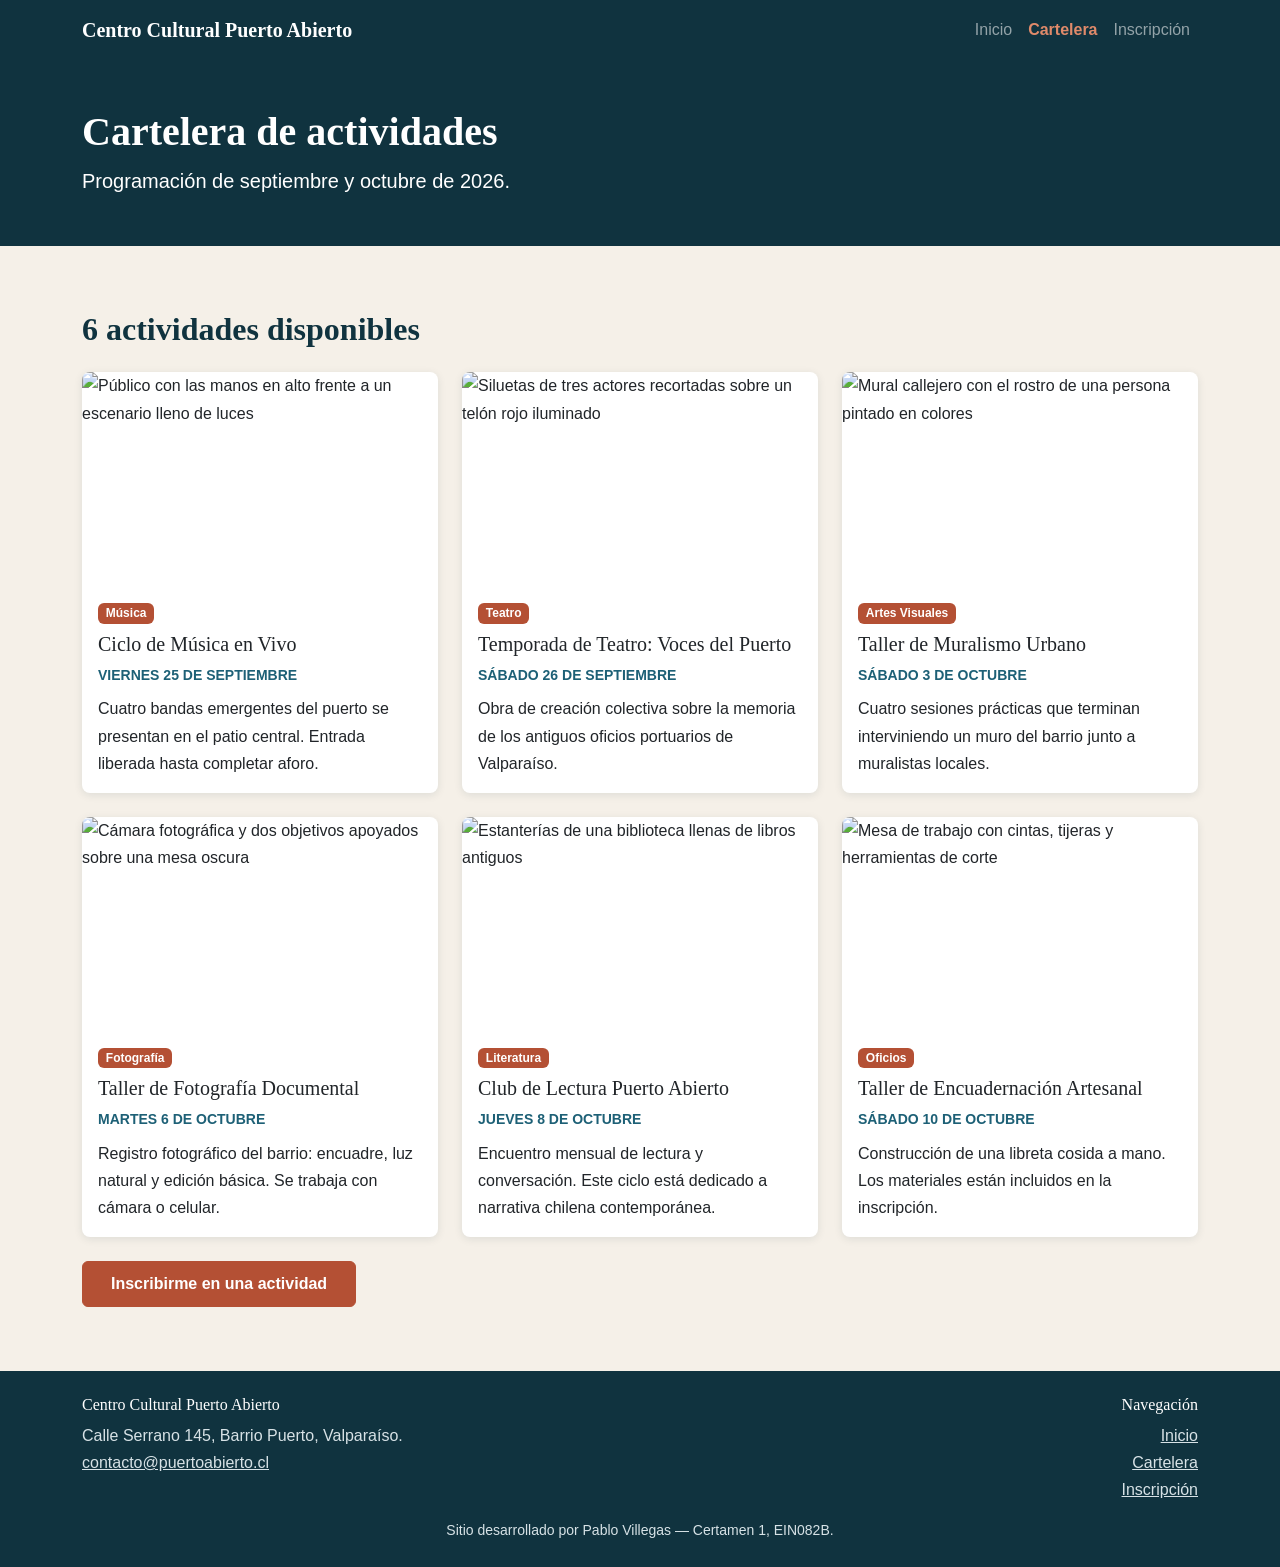
==== commit afcefff9: "Corregir acentuacion del texto y actualizar el README Se agregan las tildes y la letra ene faltantes" ====
--- a/cartelera.html
+++ b/cartelera.html
@@ -13,12 +13,6 @@
 
 <body>
 
-    <!-- ==================================================================
-         ENCABEZADO Y NAVEGACION
-         Identico al de index.html, para mantener la navegacion consistente
-         en todo el sitio. Lo unico que cambia es cual enlace lleva la clase
-         "active": aca es Cartelera.
-         ================================================================== -->
     <header>
         <nav class="navbar navbar-expand-lg navbar-puerto" data-bs-theme="dark">
             <div class="container">
@@ -27,7 +21,7 @@
 
                 <button class="navbar-toggler" type="button" data-bs-toggle="collapse"
                     data-bs-target="#menuPrincipal" aria-controls="menuPrincipal"
-                    aria-expanded="false" aria-label="Abrir o cerrar el menu de navegacion">
+                    aria-expanded="false" aria-label="Abrir o cerrar el menú de navegación">
                     <span class="navbar-toggler-icon"></span>
                 </button>
 
@@ -40,7 +34,7 @@
                             <a class="nav-link active" aria-current="page" href="cartelera.html">Cartelera</a>
                         </li>
                         <li class="nav-item">
-                            <a class="nav-link" href="inscripcion.html">Inscripcion</a>
+                            <a class="nav-link" href="inscripcion.html">Inscripción</a>
                         </li>
                     </ul>
                 </div>
@@ -49,41 +43,17 @@
         </nav>
     </header>
 
-
     <main>
 
-        <!-- ==============================================================
-             ENCABEZADO DE LA PAGINA
-             Franja de color con el titulo. bg-puerto es una clase mia.
-             ============================================================== -->
         <section class="bg-puerto text-white py-5">
             <div class="container">
                 <h1 class="text-white mb-2">Cartelera de actividades</h1>
                 <p class="lead mb-0">
-                    Programacion de septiembre y octubre de 2026.
+                    Programación de septiembre y octubre de 2026.
                 </p>
             </div>
         </section>
 
-
-        <!-- ==============================================================
-             GALERIA DE ACTIVIDADES
-             ==============================================================
-             ESTRUCTURA DE LA GRILLA (lo que pide el enunciado):
-
-             .container  -> caja centrada con ancho maximo segun el breakpoint
-               .row      -> fila. Crea el contexto flex y los "gutters"
-                 .col    -> columna. Cada tarjeta va dentro de una.
-
-             Clases responsivas de la fila:
-               row-cols-1     -> 1 columna  (celular,  menos de 768px)
-               row-cols-md-2  -> 2 columnas (tablet,   desde 768px)
-               row-cols-lg-3  -> 3 columnas (escritorio, desde 992px)
-               g-4            -> separacion entre tarjetas
-
-             Asi la distribucion se adapta sola al tamano de pantalla, sin que
-             yo tenga que escribir media queries para esto.
-             ============================================================== -->
         <section class="seccion">
             <div class="container">
 
@@ -91,29 +61,17 @@
 
                 <div class="row row-cols-1 row-cols-md-2 row-cols-lg-3 g-4">
 
-                    <!-- ===================== ACTIVIDAD 1 ===================== -->
-                    <div class="col">
-                        <!-- Uso <article> en vez de <div> porque cada tarjeta es
-                             una pieza de contenido independiente y con sentido
-                             propio: se entiende igual fuera de la lista.
-                             h-100 -> todas las tarjetas de la fila miden lo mismo. -->
+                    <div class="col">
                         <article class="card card-actividad h-100">
                             <img src="https://images.unsplash.com/photo-1514525253161-7a46d19cd819?w=600&h=400&fit=crop"
                                 class="card-img-top"
-                                alt="Publico con las manos en alto frente a un escenario lleno de luces">
-                            <div class="card-body">
-                                <!-- CATEGORIA: componente badge de Bootstrap con
-                                     mi color de acento (.badge-categoria) -->
-                                <span class="badge badge-categoria mb-2">Musica</span>
-                                <!-- NOMBRE: h3 porque depende del h2 de la seccion.
-                                     La clase h5 le da el TAMANO de un h5 sin
-                                     romper la jerarquia semantica. -->
-                                <h3 class="card-title h5">Ciclo de Musica en Vivo</h3>
-                                <!-- FECHA -->
+                                alt="Público con las manos en alto frente a un escenario lleno de luces">
+                            <div class="card-body">
+                                <span class="badge badge-categoria mb-2">Música</span>
+                                <h3 class="card-title h5">Ciclo de Música en Vivo</h3>
                                 <p class="fecha-actividad mb-2">
                                     <time datetime="2026-09-25">Viernes 25 de septiembre</time>
                                 </p>
-                                <!-- DESCRIPCION BREVE -->
                                 <p class="card-text">
                                     Cuatro bandas emergentes del puerto se presentan en el
                                     patio central. Entrada liberada hasta completar aforo.
@@ -122,27 +80,25 @@
                         </article>
                     </div>
 
-                    <!-- ===================== ACTIVIDAD 2 ===================== -->
                     <div class="col">
                         <article class="card card-actividad h-100">
                             <img src="https://images.unsplash.com/photo-1503095396549-807759245b35?w=600&h=400&fit=crop"
                                 class="card-img-top"
-                                alt="Siluetas de tres actores recortadas sobre un telon rojo iluminado">
+                                alt="Siluetas de tres actores recortadas sobre un telón rojo iluminado">
                             <div class="card-body">
                                 <span class="badge badge-categoria mb-2">Teatro</span>
                                 <h3 class="card-title h5">Temporada de Teatro: Voces del Puerto</h3>
                                 <p class="fecha-actividad mb-2">
-                                    <time datetime="2026-09-26">Sabado 26 de septiembre</time>
-                                </p>
-                                <p class="card-text">
-                                    Obra de creacion colectiva sobre la memoria de los
-                                    antiguos oficios portuarios de Valparaiso.
-                                </p>
-                            </div>
-                        </article>
-                    </div>
-
-                    <!-- ===================== ACTIVIDAD 3 ===================== -->
+                                    <time datetime="2026-09-26">Sábado 26 de septiembre</time>
+                                </p>
+                                <p class="card-text">
+                                    Obra de creación colectiva sobre la memoria de los
+                                    antiguos oficios portuarios de Valparaíso.
+                                </p>
+                            </div>
+                        </article>
+                    </div>
+
                     <div class="col">
                         <article class="card card-actividad h-100">
                             <img src="https://images.unsplash.com/photo-1547891654-e66ed7ebb968?w=600&h=400&fit=crop"
@@ -152,42 +108,40 @@
                                 <span class="badge badge-categoria mb-2">Artes Visuales</span>
                                 <h3 class="card-title h5">Taller de Muralismo Urbano</h3>
                                 <p class="fecha-actividad mb-2">
-                                    <time datetime="2026-10-03">Sabado 3 de octubre</time>
-                                </p>
-                                <p class="card-text">
-                                    Cuatro sesiones practicas que terminan interviniendo
+                                    <time datetime="2026-10-03">Sábado 3 de octubre</time>
+                                </p>
+                                <p class="card-text">
+                                    Cuatro sesiones prácticas que terminan interviniendo
                                     un muro del barrio junto a muralistas locales.
                                 </p>
                             </div>
                         </article>
                     </div>
 
-                    <!-- ===================== ACTIVIDAD 4 ===================== -->
                     <div class="col">
                         <article class="card card-actividad h-100">
                             <img src="https://images.unsplash.com/photo-1516035069371-29a1b244cc32?w=600&h=400&fit=crop"
                                 class="card-img-top"
-                                alt="Camara fotografica y dos objetivos apoyados sobre una mesa oscura">
-                            <div class="card-body">
-                                <span class="badge badge-categoria mb-2">Fotografia</span>
-                                <h3 class="card-title h5">Taller de Fotografia Documental</h3>
+                                alt="Cámara fotográfica y dos objetivos apoyados sobre una mesa oscura">
+                            <div class="card-body">
+                                <span class="badge badge-categoria mb-2">Fotografía</span>
+                                <h3 class="card-title h5">Taller de Fotografía Documental</h3>
                                 <p class="fecha-actividad mb-2">
                                     <time datetime="2026-10-06">Martes 6 de octubre</time>
                                 </p>
                                 <p class="card-text">
-                                    Registro fotografico del barrio: encuadre, luz natural
-                                    y edicion basica. Se trabaja con camara o celular.
-                                </p>
-                            </div>
-                        </article>
-                    </div>
-
-                    <!-- ===================== ACTIVIDAD 5 ===================== -->
+                                    Registro fotográfico del barrio: encuadre, luz natural
+                                    y edición básica. Se trabaja con cámara o celular.
+                                </p>
+                            </div>
+                        </article>
+                    </div>
+
                     <div class="col">
                         <article class="card card-actividad h-100">
                             <img src="https://images.unsplash.com/photo-1481627834876-b7833e8f5570?w=600&h=400&fit=crop"
                                 class="card-img-top"
-                                alt="Estanterias de una biblioteca llenas de libros antiguos">
+                                alt="Estanterías de una biblioteca llenas de libros antiguos">
                             <div class="card-body">
                                 <span class="badge badge-categoria mb-2">Literatura</span>
                                 <h3 class="card-title h5">Club de Lectura Puerto Abierto</h3>
@@ -195,14 +149,13 @@
                                     <time datetime="2026-10-08">Jueves 8 de octubre</time>
                                 </p>
                                 <p class="card-text">
-                                    Encuentro mensual de lectura y conversacion. Este ciclo
-                                    esta dedicado a narrativa chilena contemporanea.
-                                </p>
-                            </div>
-                        </article>
-                    </div>
-
-                    <!-- ===================== ACTIVIDAD 6 ===================== -->
+                                    Encuentro mensual de lectura y conversación. Este ciclo
+                                    está dedicado a narrativa chilena contemporánea.
+                                </p>
+                            </div>
+                        </article>
+                    </div>
+
                     <div class="col">
                         <article class="card card-actividad h-100">
                             <img src="https://images.unsplash.com/photo-1452860606245-08befc0ff44b?w=600&h=400&fit=crop"
@@ -210,13 +163,13 @@
                                 alt="Mesa de trabajo con cintas, tijeras y herramientas de corte">
                             <div class="card-body">
                                 <span class="badge badge-categoria mb-2">Oficios</span>
-                                <h3 class="card-title h5">Taller de Encuadernacion Artesanal</h3>
-                                <p class="fecha-actividad mb-2">
-                                    <time datetime="2026-10-10">Sabado 10 de octubre</time>
-                                </p>
-                                <p class="card-text">
-                                    Construccion de una libreta cosida a mano. Los materiales
-                                    estan incluidos en la inscripcion.
+                                <h3 class="card-title h5">Taller de Encuadernación Artesanal</h3>
+                                <p class="fecha-actividad mb-2">
+                                    <time datetime="2026-10-10">Sábado 10 de octubre</time>
+                                </p>
+                                <p class="card-text">
+                                    Construcción de una libreta cosida a mano. Los materiales
+                                    están incluidos en la inscripción.
                                 </p>
                             </div>
                         </article>
@@ -233,10 +186,6 @@
 
     </main>
 
-
-    <!-- ==================================================================
-         PIE DE PAGINA (identico en las tres paginas)
-         ================================================================== -->
     <footer class="pie-pagina py-4">
         <div class="container">
             <div class="row g-4">
@@ -244,17 +193,17 @@
                 <div class="col-12 col-md-6">
                     <h2 class="h6">Centro Cultural Puerto Abierto</h2>
                     <p class="mb-0">
-                        Calle Serrano 145, Barrio Puerto, Valparaiso.<br>
+                        Calle Serrano 145, Barrio Puerto, Valparaíso.<br>
                         <a href="mailto:contacto@puertoabierto.cl">contacto@puertoabierto.cl</a>
                     </p>
                 </div>
 
                 <div class="col-12 col-md-6 text-md-end">
-                    <h3 class="h6">Navegacion</h3>
+                    <h3 class="h6">Navegación</h3>
                     <ul class="list-unstyled mb-0">
                         <li><a href="index.html">Inicio</a></li>
                         <li><a href="cartelera.html">Cartelera</a></li>
-                        <li><a href="inscripcion.html">Inscripcion</a></li>
+                        <li><a href="inscripcion.html">Inscripción</a></li>
                     </ul>
                 </div>
 
--- a/css/estilos.css
+++ b/css/estilos.css
@@ -1,67 +1,30 @@
-/* ==========================================================================
-   Centro Cultural Puerto Abierto - Hoja de estilos propia
-   --------------------------------------------------------------------------
-   Este archivo se carga DESPUES de bootstrap.css en todas las paginas.
-   Por eso sus reglas pueden sobrescribir a las de Bootstrap: cuando dos
-   reglas tienen la misma especificidad, gana la que se declara al final.
-   ========================================================================== */
-
-
-/* --------------------------------------------------------------------------
-   1. VARIABLES DE COLOR Y TIPOGRAFIA
-   --------------------------------------------------------------------------
-   Las variables CSS se declaran en :root, que representa al elemento <html>.
-   Al estar en la raiz quedan disponibles para todo el documento y se usan
-   con var(--nombre).
-   Ventaja: si quiero cambiar la identidad visual del sitio completo, edito
-   estos valores en un solo lugar y no regla por regla.
-   -------------------------------------------------------------------------- */
 :root {
-    --azul-puerto: #10333f;   /* color principal: navbar, footer, titulos */
-    --azul-medio: #1d6076;    /* color secundario: enlaces, fechas */
-    --arena: #f5f0e8;         /* fondo general, evita el blanco puro */
-    --gris-texto: #33393d;    /* color de texto, mas suave que el negro puro */
-
-    /* ACENTO EN TRES TONOS, elegidos por CONTRASTE y no solo por gusto.
-       La norma de accesibilidad WCAG exige una relacion de contraste minima
-       de 4.5:1 entre el texto y su fondo para que sea legible.
-       Por eso el mismo acento necesita dos versiones distintas:
-         --terracota       sobre fondo CLARO (texto blanco encima)  -> 5.08:1
-         --terracota-claro sobre fondo OSCURO (la navbar azul)      -> 5.11:1
-       Un solo tono no sirve para ambos casos: el que contrasta bien sobre
-       blanco queda demasiado oscuro sobre el azul de la navbar. */
-    --terracota: #b45034;         /* botones y badges: texto blanco encima */
-    --terracota-oscuro: #9e4426;  /* mismo acento, para el estado hover */
-    --terracota-claro: #e08a6a;   /* acento sobre fondos oscuros (navbar) */
-
-    /* Tipografia: se define una vez y se hereda al resto del sitio */
+    --azul-puerto: #10333f;
+    --azul-medio: #1d6076;
+    --arena: #f5f0e8;
+    --gris-texto: #33393d;
+
+    --terracota: #b45034;
+    --terracota-oscuro: #9e4426;
+    --terracota-claro: #e08a6a;
+
     --fuente-titulos: Georgia, "Times New Roman", serif;
     --fuente-texto: "Segoe UI", "Helvetica Neue", Arial, sans-serif;
 }
-
-
-/* --------------------------------------------------------------------------
-   2. ESTILOS GENERALES DEL DOCUMENTO
-   -------------------------------------------------------------------------- */
 
 body {
     font-family: var(--fuente-texto);
     color: var(--gris-texto);
     background-color: var(--arena);
-    /* line-height sin unidad: se multiplica por el tamano de fuente de cada
-       elemento, asi cada uno recibe un interlineado proporcional al suyo. */
     line-height: 1.7;
 }
 
-/* Los titulos usan la fuente serif para dar caracter "cultural" y para
-   diferenciarse del texto corrido. */
 h1, h2, h3, h4, h5, h6 {
     font-family: var(--fuente-titulos);
     color: var(--azul-puerto);
     font-weight: 700;
 }
 
-/* Enlaces del contenido (los de la navbar se estilizan aparte) */
 a {
     color: var(--azul-medio);
 }
@@ -70,27 +33,14 @@
     color: var(--azul-puerto);
 }
 
-/* Clase propia para separar de forma pareja todas las secciones del sitio.
-   La uso en lugar de repetir padding en cada seccion, asi el espaciado
-   vertical queda consistente en las tres paginas. */
 .seccion {
     padding-top: 4rem;
     padding-bottom: 4rem;
 }
 
-/* Utilidad de color propia, nombrada con el mismo criterio que usa
-   Bootstrap (bg-*) para que el codigo se lea parejo. */
 .bg-puerto {
     background-color: var(--azul-puerto);
 }
-
-
-/* --------------------------------------------------------------------------
-   3. BARRA DE NAVEGACION
-   --------------------------------------------------------------------------
-   El componente navbar lo aporta Bootstrap (navbar navbar-expand-lg).
-   Aca solo personalizo colores y el estado activo.
-   -------------------------------------------------------------------------- */
 
 .navbar-puerto {
     background-color: var(--azul-puerto);
@@ -101,96 +51,60 @@
     font-weight: 700;
 }
 
-/* La pagina en la que estoy parado se marca con el color de acento.
-   La clase .active la pone Bootstrap; aca solo le doy mi propio color.
-   Uso !important porque la regla de color de Bootstrap para .nav-link es
-   mas especifica que esta y de otro modo ganaria ella. */
 .navbar-puerto .nav-link.active {
-    /* Version clara del acento: va sobre el azul oscuro de la navbar */
     color: var(--terracota-claro) !important;
     font-weight: 600;
 }
 
-/* Foco visible al navegar con la tecla Tab (accesibilidad):
-   quien no usa mouse necesita ver donde esta parado. */
 .navbar-puerto .nav-link:focus-visible {
     outline: 2px solid var(--terracota-claro);
     outline-offset: 3px;
 }
 
-
-/* --------------------------------------------------------------------------
-   4. PORTADA / SECCION DE BIENVENIDA (solo en index.html)
-   -------------------------------------------------------------------------- */
-
 .portada {
-    /* Dos capas de fondo separadas por coma: la primera (el degradado) se
-       dibuja ENCIMA de la segunda (la foto). El degradado oscurece la imagen
-       para que el texto blanco tenga contraste suficiente y se pueda leer. */
     background-image:
         linear-gradient(rgba(16, 51, 63, 0.78), rgba(16, 51, 63, 0.78)),
         url("https://images.unsplash.com/photo-1499364615650-ec38552f4f34?w=1600&h=900&fit=crop");
-    background-size: cover;      /* la imagen cubre todo el area sin deformarse */
+    background-size: cover;
     background-position: center;
     color: #ffffff;
     padding-top: 6rem;
     padding-bottom: 6rem;
 }
 
-/* Los titulos heredan el color azul de la regla general h1..h6, asi que
-   dentro de la portada hay que devolverlos a blanco. */
 .portada h1 {
     color: #ffffff;
 }
 
 .portada .lead {
-    /* max-width en "ch" limita el ancho a unos 60 caracteres. Las lineas de
-       texto muy largas cansan la vista y cuestan de seguir. */
     max-width: 60ch;
 }
-
-
-/* --------------------------------------------------------------------------
-   5. TARJETAS DE ACTIVIDADES
-   --------------------------------------------------------------------------
-   La estructura .card la aporta Bootstrap. Aca agrego el comportamiento
-   visual propio: elevacion al pasar el mouse e imagenes de altura pareja.
-   -------------------------------------------------------------------------- */
 
 .card-actividad {
     border: none;
     border-radius: 0.5rem;
-    overflow: hidden;                 /* recorta la imagen a las esquinas redondeadas */
+    overflow: hidden;
     box-shadow: 0 2px 8px rgba(16, 51, 63, 0.10);
     transition: transform 0.25s, box-shadow 0.25s;
 }
 
 .card-actividad:hover {
-    transform: translateY(-6px);      /* la tarjeta "sube" 6px */
+    transform: translateY(-6px);
     box-shadow: 0 12px 24px rgba(16, 51, 63, 0.18);
 }
 
-/* PROBLEMA QUE RESUELVE ESTA REGLA:
-   las fotos vienen con proporciones distintas, asi que las tarjetas quedaban
-   de alturas desparejas dentro de la misma fila.
-   Solucion: fijo la altura y uso object-fit: cover, que recorta el sobrante
-   en lugar de deformar la imagen (que es lo que pasaria fijando solo el alto). */
 .card-actividad img {
     height: 210px;
     object-fit: cover;
     width: 100%;
 }
 
-/* La categoria de cada actividad usa el componente badge de Bootstrap,
-   pero con el color de acento del sitio. */
 .badge-categoria {
     background-color: var(--terracota);
     color: #ffffff;
     font-weight: 600;
 }
 
-/* Fecha de la actividad: texto chico y en mayusculas para diferenciarlo
-   de la descripcion */
 .fecha-actividad {
     font-size: 0.875rem;
     text-transform: uppercase;
@@ -198,15 +112,6 @@
     font-weight: 600;
 }
 
-
-/* --------------------------------------------------------------------------
-   6. BOTONES
-   --------------------------------------------------------------------------
-   Bootstrap trae .btn con todo el comportamiento (padding, bordes, foco).
-   Creo una variante propia .btn-puerto siguiendo su misma convencion de
-   nombres, para no perder ese comportamiento y solo cambiar el color.
-   -------------------------------------------------------------------------- */
-
 .btn-puerto {
     background-color: var(--terracota);
     border-color: var(--terracota);
@@ -221,11 +126,6 @@
     border-color: var(--terracota-oscuro);
     color: #ffffff;
 }
-
-
-/* --------------------------------------------------------------------------
-   7. FORMULARIO DE INSCRIPCION
-   -------------------------------------------------------------------------- */
 
 .caja-formulario {
     background-color: #ffffff;
@@ -234,8 +134,6 @@
     padding: 2.5rem;
 }
 
-/* Agrupacion de campos con fieldset. Le saco el borde por defecto del
-   navegador porque el diseno ya separa los grupos con espaciado. */
 .caja-formulario fieldset {
     border: none;
     padding: 0;
@@ -257,19 +155,12 @@
     color: var(--azul-puerto);
 }
 
-/* Color del borde y del halo cuando el campo esta enfocado.
-   Sin esto Bootstrap usaria su azul por defecto, que no combina con la paleta. */
 .caja-formulario .form-control:focus,
 .caja-formulario .form-select:focus {
     border-color: var(--azul-medio);
     box-shadow: 0 0 0 0.2rem rgba(29, 96, 118, 0.20);
 }
 
-
-/* --------------------------------------------------------------------------
-   8. PIE DE PAGINA
-   -------------------------------------------------------------------------- */
-
 .pie-pagina {
     background-color: var(--azul-puerto);
     color: #d7e2e6;
@@ -288,64 +179,34 @@
     color: var(--terracota-claro);
 }
 
-
-/* --------------------------------------------------------------------------
-   9. AJUSTES RESPONSIVOS PROPIOS
-   --------------------------------------------------------------------------
-   Bootstrap ya resuelve la mayor parte de la responsividad con su grilla y
-   sus breakpoints. Estas media queries son ajustes puntuales MIOS, para los
-   elementos que estilice yo y que la grilla no cubre.
-
-   Uso max-width porque estoy corrigiendo hacia abajo: parto del diseno de
-   escritorio y achico valores para pantallas mas chicas.
-   -------------------------------------------------------------------------- */
-
-/* Hasta 768px de ancho (tablets y celulares) */
 @media (max-width: 768px) {
 
-    /* En el celular la portada ocupaba demasiado alto y obligaba a hacer
-       scroll para llegar al contenido. Reduzco el espaciado vertical. */
     .portada {
         padding-top: 3.5rem;
         padding-bottom: 3.5rem;
     }
 
-    /* Menos aire entre secciones para no alargar tanto la pagina */
     .seccion {
         padding-top: 2.5rem;
         padding-bottom: 2.5rem;
     }
 
-    /* La caja del formulario tenia mucho padding y dejaba los campos muy
-       angostos en pantallas chicas */
     .caja-formulario {
         padding: 1.5rem;
     }
 }
 
-/* Hasta 576px (celulares) */
 @media (max-width: 576px) {
 
-    /* PROBLEMA QUE RESUELVE ESTA REGLA:
-       en pantallas de 320px (los celulares mas angostos) el nombre
-       "Centro Cultural Puerto Abierto" medía 334px y empujaba la pagina
-       hacia el costado, apareciendo una barra de scroll horizontal.
-       La causa es que Bootstrap le aplica white-space: nowrap a
-       .navbar-brand, asi que el texto no podia cortarse en dos lineas.
-       Solucion: le devuelvo el salto de linea y achico un poco la letra. */
     .navbar-puerto .navbar-brand {
         white-space: normal;
         font-size: 1.05rem;
     }
 
-    /* El efecto de elevacion al pasar el mouse no aporta en pantallas
-       tactiles, donde no existe el estado hover. Lo desactivo. */
     .card-actividad:hover {
         transform: none;
     }
 
-    /* Imagenes de tarjeta un poco mas bajas: en una sola columna la foto
-       ocupaba demasiado espacio antes de mostrar el texto. */
     .card-actividad img {
         height: 180px;
     }
